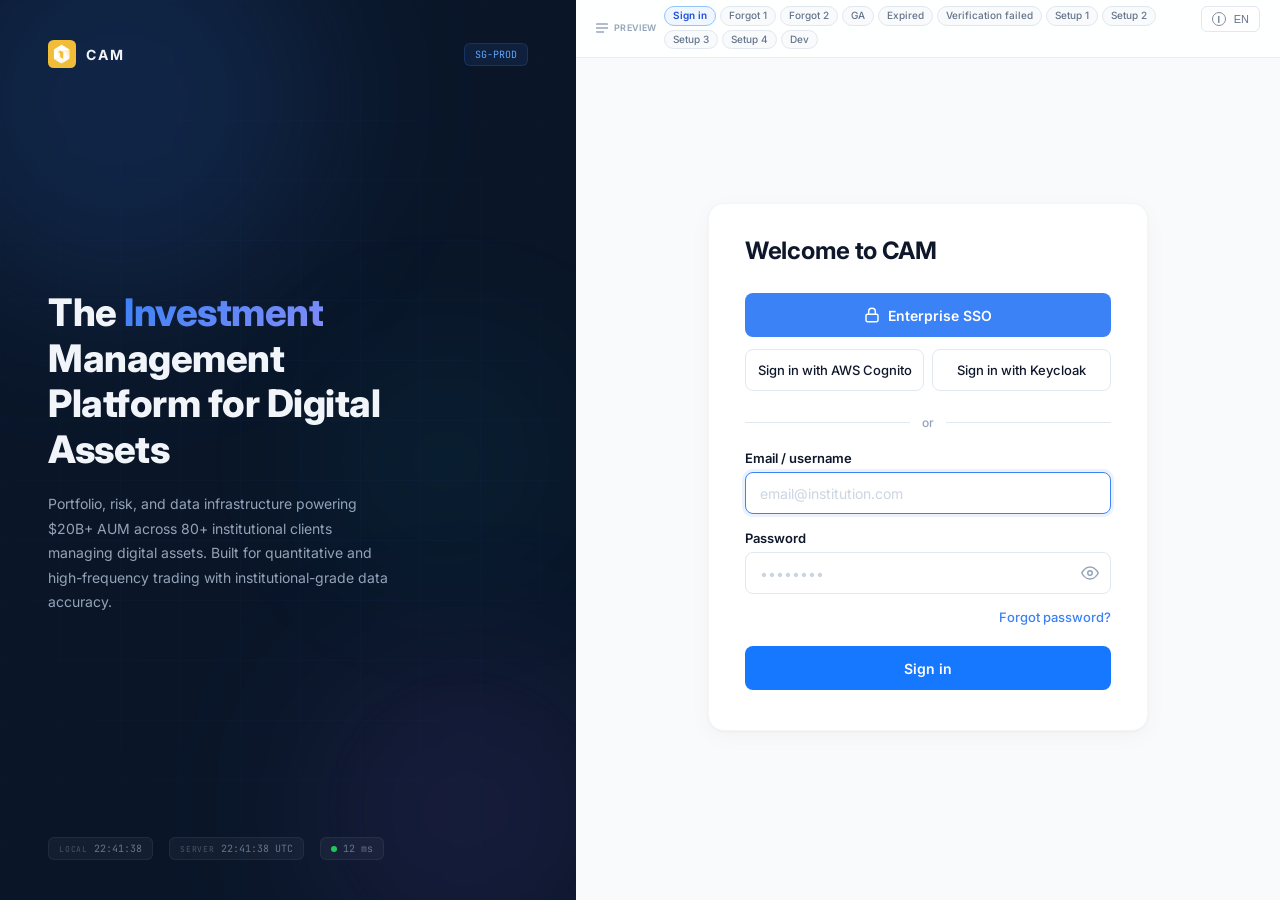
==== demo/version-a.html @ 8c3ad0e8 "fix: unify SSO labels, logo text, and button colors across all three designs - Change "OAuth 2.0/OID" ====
<!DOCTYPE html>
<html lang="en">
<head>
  <meta charset="UTF-8">
  <meta name="viewport" content="width=device-width, initial-scale=1.0">
  <title>CAM Login — Plan 1 · Static demo (all screens)</title>
  <link rel="preconnect" href="https://fonts.googleapis.com">
  <link href="https://fonts.googleapis.com/css2?family=Inter:wght@400;500;600;700;800&family=JetBrains+Mono:wght@400;500&display=swap" rel="stylesheet">
  <style>
    *, *::before, *::after { margin: 0; padding: 0; box-sizing: border-box; }

    :root {
      --brand-bg: #0a1628;
      --brand-accent: #3b82f6;
      --brand-accent-light: #60a5fa;
      --form-bg: #f8fafc;
      --card-bg: #ffffff;
      --text-primary: #0f172a;
      --text-secondary: #64748b;
      --text-muted: #94a3b8;
      --border: #e2e8f0;
      --border-focus: #3b82f6;
      --radius-sm: 8px;
      --primary-blue: #1677ff;
      --cam-icon-logo-gold: url("data:image/svg+xml,%3Csvg%20width%3D%2228%22%20height%3D%2228%22%20viewBox%3D%220%200%2028%2028%22%20fill%3D%22none%22%20xmlns%3D%22http%3A%2F%2Fwww.w3.org%2F2000%2Fsvg%22%3E%20%3Crect%20width%3D%2228%22%20height%3D%2228%22%20rx%3D%225.5296%22%20fill%3D%22%23F1BC37%22%2F%3E%20%3Cg%20style%3D%22mix-blend-mode%3Aluminosity%22%3E%20%3Cpath%20fill-rule%3D%22evenodd%22%20clip-rule%3D%22evenodd%22%20d%3D%22M14.0615%204.97233C13.8275%204.83312%2013.5359%204.83417%2013.3029%204.97506L6.2082%209.26602C6.04259%209.36618%205.94141%209.54564%205.94141%209.73918V18.478C5.94141%2018.6716%206.04259%2018.851%206.2082%2018.9512L13.2876%2023.2329C13.5286%2023.3786%2013.8316%2023.3743%2014.0683%2023.2219L21.1678%2018.6502C21.3259%2018.5484%2021.4214%2018.3733%2021.4214%2018.1853V9.66607C21.4214%209.47111%2021.3187%209.29056%2021.1512%209.19087L14.0615%204.97233ZM10.2876%2012.141L12.7609%2010.6452L15.2784%2012.141V19.0817L12.2424%2017.2597V13.2987L10.2876%2012.141Z%22%20fill%3D%22url%28%23paint0_linear_8697_2304%29%22%2F%3E%20%3Cmask%20id%3D%22mask0_8697_2304%22%20style%3D%22mask-type%3Aluminance%22%20maskUnits%3D%22userSpaceOnUse%22%20x%3D%225%22%20y%3D%224%22%20width%3D%2217%22%20height%3D%2220%22%3E%20%3Cpath%20fill-rule%3D%22evenodd%22%20clip-rule%3D%22evenodd%22%20d%3D%22M14.0615%204.97233C13.8275%204.83312%2013.5359%204.83417%2013.3029%204.97506L6.2082%209.26602C6.04259%209.36618%205.94141%209.54564%205.94141%209.73918V18.478C5.94141%2018.6716%206.04259%2018.851%206.2082%2018.9512L13.2876%2023.2329C13.5286%2023.3786%2013.8316%2023.3743%2014.0683%2023.2219L21.1678%2018.6502C21.3259%2018.5484%2021.4214%2018.3733%2021.4214%2018.1853V9.66607C21.4214%209.47111%2021.3187%209.29056%2021.1512%209.19087L14.0615%204.97233ZM10.2876%2012.141L12.7609%2010.6452L15.2784%2012.141V19.0817L12.2424%2017.2597V13.2987L10.2876%2012.141Z%22%20fill%3D%22white%22%2F%3E%20%3C%2Fmask%3E%20%3Cg%20mask%3D%22url%28%23mask0_8697_2304%29%22%3E%20%3Cpath%20fill-rule%3D%22evenodd%22%20clip-rule%3D%22evenodd%22%20d%3D%22M8.26172%208.00421L15.3068%2012.1543L18.3361%2010.9524L21.9205%209.53035L13.3663%204.01807L8.26172%208.00421Z%22%20fill%3D%22url%28%23paint1_linear_8697_2304%29%22%2F%3E%20%3Cpath%20fill-rule%3D%22evenodd%22%20clip-rule%3D%22evenodd%22%20d%3D%22M5.48828%2018.9135L12.2449%2017.2607L18.1566%2020.8339L13.3556%2024.8079L5.48828%2018.9135Z%22%20fill%3D%22url%28%23paint2_linear_8697_2304%29%22%2F%3E%20%3Cpath%20fill-rule%3D%22evenodd%22%20clip-rule%3D%22evenodd%22%20d%3D%22M15.2812%2012.1457V22.5895C15.2812%2022.5895%2021.8093%2021.0611%2022.325%2019.6039C22.8407%2018.1467%2023.2767%208.29883%2023.2767%208.29883L15.2812%2012.1457Z%22%20fill%3D%22url%28%23paint3_linear_8697_2304%29%22%2F%3E%20%3C%2Fg%3E%20%3C%2Fg%3E%20%3Cdefs%3E%20%3ClinearGradient%20id%3D%22paint0_linear_8697_2304%22%20x1%3D%2211.3772%22%20y1%3D%226.03192%22%20x2%3D%223.36429%22%20y2%3D%228.5616%22%20gradientUnits%3D%22userSpaceOnUse%22%3E%20%3Cstop%20stop-color%3D%22%23FFE398%22%2F%3E%20%3Cstop%20offset%3D%220.275018%22%20stop-color%3D%22%23FFF2CE%22%2F%3E%20%3Cstop%20offset%3D%220.557013%22%20stop-color%3D%22white%22%2F%3E%20%3Cstop%20offset%3D%221%22%20stop-color%3D%22white%22%2F%3E%20%3C%2FlinearGradient%3E%20%3ClinearGradient%20id%3D%22paint1_linear_8697_2304%22%20x1%3D%2221.1116%22%20y1%3D%2211.5847%22%20x2%3D%2220.6517%22%20y2%3D%224.5888%22%20gradientUnits%3D%22userSpaceOnUse%22%3E%20%3Cstop%20stop-color%3D%22%23FFEAB0%22%2F%3E%20%3Cstop%20offset%3D%220.28277%22%20stop-color%3D%22white%22%2F%3E%20%3Cstop%20offset%3D%221%22%20stop-color%3D%22white%22%2F%3E%20%3C%2FlinearGradient%3E%20%3ClinearGradient%20id%3D%22paint2_linear_8697_2304%22%20x1%3D%2219.397%22%20y1%3D%2219.156%22%20x2%3D%2213.321%22%20y2%3D%2211.94%22%20gradientUnits%3D%22userSpaceOnUse%22%3E%20%3Cstop%20stop-color%3D%22%23FFE59E%22%2F%3E%20%3Cstop%20offset%3D%220.262145%22%20stop-color%3D%22%23FFFDF9%22%2F%3E%20%3Cstop%20offset%3D%220.50842%22%20stop-color%3D%22white%22%2F%3E%20%3Cstop%20offset%3D%221%22%20stop-color%3D%22%23FFEBB6%22%2F%3E%20%3C%2FlinearGradient%3E%20%3ClinearGradient%20id%3D%22paint3_linear_8697_2304%22%20x1%3D%2217.3667%22%20y1%3D%222.61127%22%20x2%3D%225.85164%22%20y2%3D%229.18464%22%20gradientUnits%3D%22userSpaceOnUse%22%3E%20%3Cstop%20stop-color%3D%22%23FFE6A0%22%2F%3E%20%3Cstop%20offset%3D%220.481945%22%20stop-color%3D%22white%22%2F%3E%20%3Cstop%20offset%3D%221%22%20stop-color%3D%22white%22%2F%3E%20%3Cstop%20offset%3D%221%22%20stop-color%3D%22white%22%2F%3E%20%3C%2FlinearGradient%3E%20%3C%2Fdefs%3E%20%3C%2Fsvg%3E");
      --cam-icon-logo-navy: url("data:image/svg+xml,%3Csvg%20width%3D%2228%22%20height%3D%2228%22%20viewBox%3D%220%200%2028%2028%22%20fill%3D%22none%22%20xmlns%3D%22http%3A%2F%2Fwww.w3.org%2F2000%2Fsvg%22%3E%20%3Crect%20width%3D%2228%22%20height%3D%2228%22%20rx%3D%225.5296%22%20fill%3D%22%23091E42%22%2F%3E%20%3Cg%20style%3D%22mix-blend-mode%3Aluminosity%22%3E%20%3Cpath%20fill-rule%3D%22evenodd%22%20clip-rule%3D%22evenodd%22%20d%3D%22M14.06%204.97258C13.8261%204.83336%2013.5344%204.83441%2013.3015%204.97531L6.20673%209.26627C6.04113%209.36643%205.93994%209.54588%205.93994%209.73942V18.4783C5.93994%2018.6718%206.04113%2018.8513%206.20673%2018.9514L13.2861%2023.2331C13.5271%2023.3789%2013.8301%2023.3746%2014.0669%2023.2221L21.1664%2018.6504C21.3244%2018.5486%2021.4199%2018.3735%2021.4199%2018.1855V9.66631C21.4199%209.47135%2021.3173%209.2908%2021.1497%209.19111L14.06%204.97258ZM10.2862%2012.1412L12.7595%2010.6454L15.2769%2012.1412V19.0819L12.241%2017.2599V13.2989L10.2862%2012.1412Z%22%20fill%3D%22url%28%23paint0_linear_3375_722%29%22%2F%3E%20%3Cmask%20id%3D%22mask0_3375_722%22%20style%3D%22mask-type%3Aluminance%22%20maskUnits%3D%22userSpaceOnUse%22%20x%3D%225%22%20y%3D%224%22%20width%3D%2217%22%20height%3D%2220%22%3E%20%3Cpath%20fill-rule%3D%22evenodd%22%20clip-rule%3D%22evenodd%22%20d%3D%22M14.06%204.97258C13.8261%204.83336%2013.5344%204.83441%2013.3015%204.97531L6.20673%209.26627C6.04113%209.36643%205.93994%209.54588%205.93994%209.73942V18.4783C5.93994%2018.6718%206.04113%2018.8513%206.20673%2018.9514L13.2861%2023.2331C13.5271%2023.3789%2013.8301%2023.3746%2014.0669%2023.2221L21.1664%2018.6504C21.3244%2018.5486%2021.4199%2018.3735%2021.4199%2018.1855V9.66631C21.4199%209.47135%2021.3173%209.2908%2021.1497%209.19111L14.06%204.97258ZM10.2862%2012.1412L12.7595%2010.6454L15.2769%2012.1412V19.0819L12.241%2017.2599V13.2989L10.2862%2012.1412Z%22%20fill%3D%22white%22%2F%3E%20%3C%2Fmask%3E%20%3Cg%20mask%3D%22url%28%23mask0_3375_722%29%22%3E%20%3Cpath%20fill-rule%3D%22evenodd%22%20clip-rule%3D%22evenodd%22%20d%3D%22M8.25928%208.00445L15.3043%2012.1546L18.3337%2010.9527L21.9181%209.5306L13.3639%204.01831L8.25928%208.00445Z%22%20fill%3D%22url%28%23paint1_linear_3375_722%29%22%2F%3E%20%3Cpath%20fill-rule%3D%22evenodd%22%20clip-rule%3D%22evenodd%22%20d%3D%22M5.48779%2018.9138L12.2444%2017.261L18.1561%2020.8341L13.3551%2024.8081L5.48779%2018.9138Z%22%20fill%3D%22url%28%23paint2_linear_3375_722%29%22%2F%3E%20%3Cpath%20fill-rule%3D%22evenodd%22%20clip-rule%3D%22evenodd%22%20d%3D%22M15.2793%2012.1457V22.5895C15.2793%2022.5895%2021.8074%2021.0611%2022.3231%2019.6039C22.8388%2018.1467%2023.2747%208.29883%2023.2747%208.29883L15.2793%2012.1457Z%22%20fill%3D%22url%28%23paint3_linear_3375_722%29%22%2F%3E%20%3C%2Fg%3E%20%3C%2Fg%3E%20%3Cdefs%3E%20%3ClinearGradient%20id%3D%22paint0_linear_3375_722%22%20x1%3D%2211.3758%22%20y1%3D%226.03216%22%20x2%3D%223.36282%22%20y2%3D%228.56184%22%20gradientUnits%3D%22userSpaceOnUse%22%3E%20%3Cstop%20stop-color%3D%22%23FFE398%22%2F%3E%20%3Cstop%20offset%3D%220.275018%22%20stop-color%3D%22%23FFF2CE%22%2F%3E%20%3Cstop%20offset%3D%220.557013%22%20stop-color%3D%22white%22%2F%3E%20%3Cstop%20offset%3D%221%22%20stop-color%3D%22white%22%2F%3E%20%3C%2FlinearGradient%3E%20%3ClinearGradient%20id%3D%22paint1_linear_3375_722%22%20x1%3D%2221.1091%22%20y1%3D%2211.5849%22%20x2%3D%2220.6493%22%20y2%3D%224.58904%22%20gradientUnits%3D%22userSpaceOnUse%22%3E%20%3Cstop%20stop-color%3D%22%23FFEAB0%22%2F%3E%20%3Cstop%20offset%3D%220.28277%22%20stop-color%3D%22white%22%2F%3E%20%3Cstop%20offset%3D%221%22%20stop-color%3D%22white%22%2F%3E%20%3C%2FlinearGradient%3E%20%3ClinearGradient%20id%3D%22paint2_linear_3375_722%22%20x1%3D%2219.3966%22%20y1%3D%2219.1562%22%20x2%3D%2213.3206%22%20y2%3D%2211.9402%22%20gradientUnits%3D%22userSpaceOnUse%22%3E%20%3Cstop%20stop-color%3D%22%23FFE59E%22%2F%3E%20%3Cstop%20offset%3D%220.262145%22%20stop-color%3D%22%23FFFDF9%22%2F%3E%20%3Cstop%20offset%3D%220.50842%22%20stop-color%3D%22white%22%2F%3E%20%3Cstop%20offset%3D%221%22%20stop-color%3D%22%23FFEBB6%22%2F%3E%20%3C%2FlinearGradient%3E%20%3ClinearGradient%20id%3D%22paint3_linear_3375_722%22%20x1%3D%2217.3647%22%20y1%3D%222.61127%22%20x2%3D%225.84969%22%20y2%3D%229.18464%22%20gradientUnits%3D%22userSpaceOnUse%22%3E%20%3Cstop%20stop-color%3D%22%23FFE6A0%22%2F%3E%20%3Cstop%20offset%3D%220.481945%22%20stop-color%3D%22white%22%2F%3E%20%3Cstop%20offset%3D%221%22%20stop-color%3D%22white%22%2F%3E%20%3Cstop%20offset%3D%221%22%20stop-color%3D%22white%22%2F%3E%20%3C%2FlinearGradient%3E%20%3C%2Fdefs%3E%20%3C%2Fsvg%3E");
    }

    body {
      font-family: 'Inter', -apple-system, BlinkMacSystemFont, 'Segoe UI', sans-serif;
      min-height: 100vh;
      display: flex;
      background: var(--form-bg);
      -webkit-font-smoothing: antialiased;
    }

    /* ── 左侧品牌（方案 1：与 index.html 一致）── */
    .brand-panel {
      width: 45%;
      min-height: 100vh;
      background: var(--brand-bg);
      display: flex;
      flex-direction: column;
      justify-content: space-between;
      padding: 40px 48px;
      position: relative;
      overflow: hidden;
      flex-shrink: 0;
    }

    .grid-bg {
      position: absolute;
      inset: 0;
      opacity: 0.06;
      background-image:
        linear-gradient(rgba(59,130,246,0.5) 1px, transparent 1px),
        linear-gradient(90deg, rgba(59,130,246,0.5) 1px, transparent 1px);
      background-size: 60px 60px;
      mask-image: radial-gradient(ellipse 80% 70% at 50% 50%, black 30%, transparent 100%);
      -webkit-mask-image: radial-gradient(ellipse 80% 70% at 50% 50%, black 30%, transparent 100%);
      pointer-events: none;
    }

    .orb {
      position: absolute;
      border-radius: 50%;
      filter: blur(80px);
      pointer-events: none;
    }
    .orb-1 { width: 400px; height: 400px; background: rgba(59, 130, 246, 0.15); top: -100px; left: -80px; }
    .orb-2 { width: 300px; height: 300px; background: rgba(139, 92, 246, 0.1); bottom: -60px; right: -40px; }
    .orb-3 { width: 200px; height: 200px; background: rgba(6, 182, 212, 0.08); top: 40%; left: 60%; }

    .brand-top {
      position: relative;
      z-index: 2;
      display: flex;
      align-items: center;
      justify-content: space-between;
    }

    .brand-logo { display: flex; align-items: center; gap: 10px; }

    /* CAM 1Token logo — v-icon cam-1token-dark-logo / cam-1token-logo (embedded for CodePen) */
    .cam-logo-mark {
      display: inline-block;
      width: 28px;
      height: 28px;
      flex-shrink: 0;
      background: var(--cam-icon-logo-gold) center / contain no-repeat;
    }
    .cam-logo-mark--navy {
      background-image: var(--cam-icon-logo-navy);
    }
    .cam-logo-mark--sm {
      width: 26px;
      height: 26px;
    }
    .cam-logo-mark--md {
      width: 30px;
      height: 30px;
    }
    .cam-logo-mark--xl {
      width: 56px;
      height: 56px;
    }
    /* Demo: Preview rail — pure CSS “screens” glyph */
    .demo-rail__label {
      display: inline-flex;
      align-items: center;
      gap: 6px;
      font-size: 9px;
      font-weight: 600;
      color: #94a3b8;
      text-transform: uppercase;
      letter-spacing: 0.35px;
      margin-bottom: 0;
      line-height: 1.5;
      padding: 3px 0;
    }
    .demo-rail__label::before {
      content: '';
      width: 12px;
      height: 10px;
      flex-shrink: 0;
      opacity: 0.72;
      background:
        linear-gradient(currentColor, currentColor) 0 0 / 100% 2px no-repeat,
        linear-gradient(currentColor, currentColor) 0 4px / 100% 2px no-repeat,
        linear-gradient(currentColor, currentColor) 0 8px / 70% 2px no-repeat;
      color: #94a3b8;
      border-radius: 1px;
    }
    /* Demo: language — globe 伪元素（与 .lang-btn 组合，padding/gap 见下条同名规则） */
    .lang-btn--demo-icon::before {
      content: '';
      flex-shrink: 0;
      width: 14px;
      height: 14px;
      border: 1.5px solid currentColor;
      border-radius: 50%;
      opacity: 0.82;
      box-shadow: inset 0 0 0 1px rgba(255, 255, 255, 0.35);
      background:
        linear-gradient(currentColor, currentColor) center / 1.5px 58% no-repeat;
    }

    .logo-text {
      font-size: 14px;
      font-weight: 700;
      color: #f1f5f9;
      letter-spacing: 2px;
    }

    .region-badge {
      font-size: 10px;
      font-family: 'JetBrains Mono', monospace;
      color: var(--brand-accent-light);
      background: rgba(59, 130, 246, 0.1);
      border: 1px solid rgba(59, 130, 246, 0.2);
      border-radius: 6px;
      padding: 4px 10px;
    }

    .brand-center {
      position: relative;
      z-index: 2;
      flex: 1;
      display: flex;
      flex-direction: column;
      justify-content: center;
    }

    .brand-headline {
      font-size: 38px;
      font-weight: 800;
      color: #f1f5f9;
      line-height: 1.2;
      letter-spacing: -0.5px;
      margin-bottom: 20px;
    }

    .brand-headline em {
      font-style: normal;
      background: linear-gradient(135deg, var(--brand-accent) 0%, #818cf8 100%);
      -webkit-background-clip: text;
      -webkit-text-fill-color: transparent;
      background-clip: text;
    }

    .brand-desc {
      font-size: 14px;
      color: #94a3b8;
      line-height: 1.75;
      max-width: 340px;
    }

    .brand-bottom {
      position: relative;
      z-index: 2;
      display: flex;
      gap: 16px;
      align-items: center;
      flex-wrap: wrap;
    }

    .status-chip {
      display: flex;
      align-items: center;
      gap: 6px;
      font-size: 10px;
      font-family: 'JetBrains Mono', monospace;
      color: #64748b;
      background: rgba(255,255,255,0.04);
      border: 1px solid rgba(255,255,255,0.06);
      border-radius: 6px;
      padding: 4px 10px;
    }

    .status-chip .label {
      font-size: 8px;
      text-transform: uppercase;
      letter-spacing: 0.8px;
      color: #475569;
    }

    .ping-dot {
      width: 6px; height: 6px;
      border-radius: 50%;
      background: #22c55e;
    }

    /* ── 右侧表单区 ── */
    .form-panel {
      flex: 1;
      min-height: 100vh;
      display: flex;
      flex-direction: column;
      background: var(--form-bg);
      position: relative;
      overflow-y: auto;
    }

    /* Dev：Preview顶栏固定，仅表单内容区滚动 */
    body.layout-dev-scene {
      height: 100vh;
      overflow: hidden;
    }
    body.layout-dev-scene .mobile-header {
      flex-shrink: 0;
    }
    body.layout-dev-scene .form-panel {
      overflow: hidden;
      min-height: 0;
    }
    body.layout-dev-scene .form-center {
      flex: 1;
      min-height: 0;
      overflow-y: auto;
      -webkit-overflow-scrolling: touch;
      flex-direction: column;
      align-items: center;
      justify-content: flex-start;
      padding-top: 20px;
      padding-bottom: 32px;
    }

    .form-topbar {
      padding: 6px 20px 8px;
      background: rgba(255, 255, 255, 0.92);
      border-bottom: 1px solid #e8edf2;
      flex-shrink: 0;
    }

    .form-topbar__inner {
      display: flex;
      align-items: flex-start;
      justify-content: space-between;
      gap: 10px 14px;
      flex-wrap: wrap;
    }

    .form-topbar .demo-rail {
      flex: 1;
      min-width: 0;
      margin: 0;
      padding: 0;
      border: none;
      display: flex;
      flex-wrap: wrap;
      align-items: center;
      gap: 6px 8px;
    }

    .lang-btn {
      font-size: 11px;
      font-weight: 500;
      color: var(--text-secondary);
      background: white;
      border: 1px solid var(--border);
      border-radius: 6px;
      padding: 4px 8px;
      cursor: pointer;
      display: flex;
      align-items: center;
      gap: 4px;
      flex-shrink: 0;
    }
    .lang-btn.lang-btn--demo-icon {
      padding: 5px 10px;
      gap: 8px;
    }

    .form-center {
      flex: 1;
      display: flex;
      align-items: center;
      justify-content: center;
      padding: 0 48px 24px;
    }

    .form-card {
      width: 100%;
      max-width: 440px;
      background: var(--card-bg);
      border-radius: 16px;
      padding: 32px 36px 40px;
      box-shadow:
        0 1px 3px rgba(0,0,0,0.04),
        0 6px 24px rgba(0,0,0,0.03);
      border: 1px solid rgba(0,0,0,0.04);
      transition: max-width 0.2s ease;
    }

    /* 内部 Dev：加宽容器，长文案与合规说明更易读 */
    .form-card.form-card--dev {
      max-width: 720px;
      padding: 32px 40px 40px;
    }

    /* 首次改密：略加宽以完整展示四步 */
    .form-card.form-card--init {
      max-width: 520px;
    }

    /* 演示切换条：默认紧凑；顶栏内由 .form-topbar .demo-rail 再排成横排 */
    .demo-rail {
      margin-bottom: 0;
      padding-bottom: 0;
      border-bottom: none;
    }

    .demo-rail__chips {
      display: flex;
      flex-wrap: wrap;
      gap: 4px;
      max-width: 100%;
      flex: 1;
      min-width: 140px;
    }

    /* 首次Sign in四步：与忘记密码相同的 fp-steps，标签允许换行以免撑破卡片 */
    .fp-steps--init4 .fp-step__label {
      white-space: normal;
      text-align: center;
      max-width: 92px;
      line-height: 1.3;
      font-size: 11px;
    }

    .fp-steps--init4 .fp-step__line {
      margin-left: 2px;
      margin-right: 2px;
    }

    /* InitLoginInfo · 绑定 GA 步骤（与 v3 一致，二维码为占位区） */
    .init-ga-section { margin-bottom: 20px; }

    .init-ga-step-title {
      display: flex;
      align-items: center;
      gap: 7px;
      font-size: 13px;
      font-weight: 600;
      color: #0f172a;
      margin-bottom: 7px;
    }

    .init-ga-step-num {
      display: inline-flex;
      align-items: center;
      justify-content: center;
      width: 18px;
      height: 18px;
      border-radius: 50%;
      background: #e8f4ff;
      color: #1677ff;
      font-size: 10px;
      font-weight: 700;
      flex-shrink: 0;
    }

    .init-ga-body {
      font-size: 12.5px;
      color: #6b7280;
      line-height: 1.6;
      margin-bottom: 8px;
    }

    .init-ga-store-btns {
      display: flex;
      gap: 8px;
      flex-wrap: wrap;
    }

    .init-ga-store-btn {
      display: inline-flex;
      align-items: center;
      justify-content: center;
      height: 40px;
      padding: 0 16px;
      font-size: 13px;
      font-weight: 600;
      border-radius: 6px;
      text-decoration: none;
      font-family: inherit;
      cursor: pointer;
      border: none;
    }

    .init-ga-store-btn--primary {
      background: #1677ff;
      color: #fff;
    }

    .init-ga-store-btn--primary:hover { background: #4096ff; }

    .init-ga-store-btn--success {
      background: #52c41a;
      color: #fff;
    }

    .init-ga-store-btn--success:hover { background: #73d13d; }

    .init-ga-warn-box {
      background: #fffbeb;
      border: 1px solid #fde68a;
      border-radius: 8px;
      padding: 12px 14px;
      margin-bottom: 8px;
    }

    .init-ga-warn-header {
      display: flex;
      align-items: center;
      gap: 7px;
      margin-bottom: 7px;
    }

    .init-ga-warn-dot {
      width: 8px;
      height: 8px;
      border-radius: 50%;
      background: #f59e0b;
      flex-shrink: 0;
    }

    .init-ga-warn-title {
      font-size: 12.5px;
      font-weight: 600;
      color: #92400e;
    }

    .init-ga-warn-body {
      font-size: 12px;
      color: #78350f;
      line-height: 1.6;
    }

    .init-ga-qr-row {
      display: flex;
      gap: 14px;
      align-items: flex-start;
      margin-top: 8px;
    }

    .init-ga-qr-placeholder {
      position: relative;
      width: 88px;
      height: 88px;
      flex-shrink: 0;
      background: #fafafa;
      border: 1px dashed #d9d9d9;
      border-radius: 8px;
      display: flex;
      align-items: center;
      justify-content: center;
      text-align: center;
      font-size: 11px;
      color: #9ca3af;
      line-height: 1.35;
      padding: 8px;
      box-sizing: border-box;
    }

    .init-ga-qr-right { flex: 1; min-width: 0; }

    .init-ga-secret-label {
      font-size: 11px;
      color: #9ca3af;
      margin-bottom: 5px;
    }

    .init-ga-secret-box {
      background: #f8f9fa;
      border: 1px solid #e8e8e8;
      border-radius: 6px;
      padding: 0 4px 0 10px;
      font-size: 11.5px;
      font-family: ui-monospace, 'JetBrains Mono', monospace;
      color: #374151;
      display: flex;
      align-items: center;
      min-height: 40px;
      gap: 6px;
    }

    .init-ga-secret-text {
      flex: 1;
      word-break: break-all;
      line-height: 1.4;
      padding: 6px 0;
    }

    .init-ga-copy-btn {
      flex-shrink: 0;
      height: 40px;
      padding: 0 10px;
      background: none;
      border: none;
      font-size: 12px;
      font-weight: 600;
      color: #1677ff;
      cursor: pointer;
      font-family: inherit;
    }

    .init-ga-copy-btn:hover { color: #4096ff; }

    .init-ga-field-label {
      font-size: 14px;
      font-weight: 600;
      color: #374151;
      margin-bottom: 6px;
      display: block;
    }

    .init-ga-next {
      width: 100%;
      height: 40px;
      margin-top: 4px;
      background: #1677ff;
      border: none;
      border-radius: 6px;
      color: #fff;
      font-size: 14px;
      font-weight: 600;
      font-family: inherit;
      cursor: pointer;
    }

    .init-ga-next:hover { background: #4096ff; }

    /* Dev：连体Email + 后缀 */
    .email-row-dev {
      display: flex;
      align-items: stretch;
      gap: 0;
    }

    .email-row-dev .field-input-email {
      flex: 1;
      border-radius: 6px 0 0 6px;
      border-right: none;
    }

    .email-row-dev select.field-input-suffix {
      width: 200px;
      max-width: 42%;
      flex-shrink: 0;
      height: 42px;
      border-radius: 0 6px 6px 0;
      background: #f9fafb;
      cursor: pointer;
      appearance: auto;
    }

    .dev-info-box {
      background: #eff6ff;
      border: 1px solid #bfdbfe;
      border-radius: 8px;
      padding: 10px 14px;
      display: flex;
      align-items: flex-start;
      gap: 8px;
      font-size: 12.5px;
      color: #1e40af;
      line-height: 1.6;
      margin-top: 8px;
    }

    .dev-info-dot {
      width: 8px;
      height: 8px;
      border-radius: 50%;
      background: #1677ff;
      flex-shrink: 0;
      margin-top: 4px;
    }

    .dev-warn-box {
      background: #fffbeb;
      border: 1px solid #fde68a;
      border-radius: 8px;
      padding: 12px 14px;
      margin-top: 12px;
    }

    .dev-warn-header {
      display: flex;
      align-items: center;
      gap: 7px;
      margin-bottom: 7px;
    }

    .dev-warn-dot {
      width: 8px;
      height: 8px;
      border-radius: 50%;
      background: #f59e0b;
      flex-shrink: 0;
    }

    .dev-warn-title {
      font-size: 12.5px;
      font-weight: 600;
      color: #92400e;
    }

    .dev-warn-body {
      font-size: 12px;
      color: #78350f;
      line-height: 1.6;
      margin-bottom: 4px;
    }

    .dev-warn-list {
      margin: 4px 0 4px 16px;
      padding: 0;
      font-size: 11.5px;
      color: #78350f;
      line-height: 1.7;
    }

    .dev-warn-list li { margin-bottom: 4px; }

    .dev-warn-list strong {
      font-weight: 600;
      color: #92400e;
    }

    .dev-warn-danger {
      font-size: 12px;
      font-weight: 600;
      color: #b45309;
      margin-top: 8px;
    }

    .demo-chip {
      font-size: 10px;
      font-weight: 500;
      color: #64748b;
      background: #f8fafc;
      border: 1px solid #e2e8f0;
      border-radius: 999px;
      padding: 2px 8px;
      line-height: 1.35;
      cursor: pointer;
      font-family: inherit;
      transition: border-color 0.12s, background 0.12s, color 0.12s;
    }

    .demo-chip:hover {
      border-color: #cbd5e1;
      color: var(--text-primary);
      background: #f1f5f9;
    }

    .demo-chip.is-active {
      background: #eff6ff;
      border-color: #93c5fd;
      color: #1d4ed8;
      font-weight: 600;
    }

    .scene { display: none; }
    .scene.is-visible { display: block; }

    .form-title {
      font-size: 24px;
      font-weight: 700;
      color: var(--text-primary);
      margin-bottom: 28px;
      letter-spacing: -0.3px;
    }

    .form-sub {
      font-size: 13px;
      color: var(--text-secondary);
      margin: -18px 0 22px;
      line-height: 1.55;
    }

    /* SSO */
    .sso-primary {
      width: 100%;
      height: 44px;
      background: var(--brand-accent);
      border: none;
      border-radius: var(--radius-sm);
      color: #fff;
      font-size: 14px;
      font-weight: 600;
      font-family: inherit;
      cursor: pointer;
      display: flex;
      align-items: center;
      justify-content: center;
      gap: 8px;
      margin-bottom: 12px;
    }

    .sso-primary:hover { background: #2563eb; }

    .sso-row { display: flex; gap: 8px; margin-bottom: 0; }

    .sso-secondary {
      flex: 1;
      height: 42px;
      background: #fff;
      border: 1px solid var(--border);
      border-radius: var(--radius-sm);
      color: var(--text-primary);
      font-size: 13px;
      font-weight: 500;
      font-family: inherit;
      cursor: pointer;
      display: flex;
      align-items: center;
      justify-content: center;
      gap: 8px;
    }

    .sso-secondary:hover {
      background: #f8fafc;
      border-color: #cbd5e1;
    }

    .divider {
      display: flex;
      align-items: center;
      gap: 12px;
      margin: 24px 0 20px;
    }

    .divider::before, .divider::after {
      content: '';
      flex: 1;
      height: 1px;
      background: var(--border);
    }

    .divider span {
      font-size: 12px;
      color: var(--text-muted);
      font-weight: 500;
    }

    .field-group { margin-bottom: 16px; }

    .field-label {
      font-size: 13px;
      font-weight: 600;
      color: var(--text-primary);
      margin-bottom: 6px;
      display: block;
    }

    .field-input {
      width: 100%;
      height: 42px;
      border: 1px solid var(--border);
      border-radius: var(--radius-sm);
      padding: 0 14px;
      font-size: 14px;
      font-family: inherit;
      color: var(--text-primary);
      background: #fff;
      outline: none;
    }

    .field-input:focus {
      border-color: var(--border-focus);
      box-shadow: 0 0 0 3px rgba(59, 130, 246, 0.1);
    }

    .field-input::placeholder { color: #cbd5e1; }

    .password-field { position: relative; }
    .password-field .field-input { padding-right: 44px; }

    .eye-toggle {
      position: absolute;
      right: 4px;
      top: 50%;
      transform: translateY(-50%);
      width: 34px;
      height: 34px;
      background: none;
      border: none;
      border-radius: 6px;
      cursor: pointer;
      color: var(--text-muted);
      display: flex;
      align-items: center;
      justify-content: center;
    }

    .eye-toggle:hover { background: #f1f5f9; color: var(--text-secondary); }

    .forgot-row {
      text-align: right;
      margin-bottom: 20px;
      margin-top: -4px;
    }

    .forgot-link {
      font-size: 13px;
      font-weight: 500;
      color: var(--brand-accent);
      background: none;
      border: none;
      cursor: pointer;
      font-family: inherit;
    }

    .submit-btn {
      width: 100%;
      height: 44px;
      background: #1677ff;
      border: none;
      border-radius: var(--radius-sm);
      color: #fff;
      font-size: 14px;
      font-weight: 600;
      font-family: inherit;
      cursor: pointer;
      transition: all 0.2s;
    }

    .submit-btn:hover { background: #4096ff; box-shadow: 0 4px 16px rgba(22, 119, 255, 0.25); }

    /* 忘记密码步骤条 */
    .fp-steps {
      display: flex;
      align-items: center;
      margin-bottom: 28px;
    }

    .fp-step {
      display: flex;
      flex-direction: column;
      align-items: center;
      gap: 4px;
    }

    .fp-step__dot {
      width: 30px;
      height: 30px;
      border-radius: 50%;
      border: 2px solid #e8e8e8;
      background: #fff;
      display: flex;
      align-items: center;
      justify-content: center;
      font-size: 12px;
      font-weight: 700;
      color: #bfbfbf;
    }

    .fp-step.active .fp-step__dot {
      border-color: var(--primary-blue);
      color: var(--primary-blue);
    }

    .fp-step.done .fp-step__dot {
      background: var(--primary-blue);
      border-color: var(--primary-blue);
      color: #fff;
      font-size: 14px;
    }

    .fp-step.done .fp-step__dot svg {
      display: block;
    }

    .fp-step__label {
      font-size: 12px;
      color: #bfbfbf;
      font-weight: 500;
      white-space: nowrap;
    }

    .fp-step.active .fp-step__label {
      color: var(--primary-blue);
      font-weight: 600;
    }

    .fp-step.done .fp-step__label { color: var(--primary-blue); }

    .fp-step__line {
      flex: 1;
      height: 1px;
      background: #e8e8e8;
      margin: 0 8px 14px;
    }

    .fp-step__line.done { background: var(--primary-blue); }

    .fp-sent {
      text-align: center;
      padding: 8px 0;
    }

    .fp-sent__icon {
      width: 56px;
      height: 56px;
      border-radius: 50%;
      background: #eff6ff;
      border: 2px solid #bfdbfe;
      display: flex;
      align-items: center;
      justify-content: center;
      margin: 0 auto 14px;
      color: var(--primary-blue);
    }

    .fp-email {
      font-size: 14px;
      font-weight: 600;
      color: var(--text-primary);
      margin-top: 8px;
    }

    .back-row {
      display: flex;
      align-items: center;
      justify-content: center;
      gap: 4px;
      margin-top: 24px;
      font-size: 13px;
      color: var(--text-secondary);
      cursor: pointer;
    }

    .back-row:hover { color: var(--primary-blue); }

    /* Token 错误 */
    .token-error {
      text-align: center;
      padding: 16px 0 8px;
    }

    .token-error__icon {
      margin-bottom: 12px;
      display: flex;
      justify-content: center;
    }

    .token-error__icon--warn { color: #f59e0b; }
    .token-error__icon--err { color: #ef4444; }

    /* Dev 表单行 */
    .email-row {
      display: flex;
      gap: 8px;
      align-items: flex-start;
    }

    .email-row .field-input { flex: 1; }

    select.field-input {
      max-width: 140px;
      cursor: pointer;
    }

    .code-row {
      display: flex;
      gap: 8px;
    }

    .code-row .field-input { flex: 1; }

    .send-code-btn {
      height: 42px;
      padding: 0 16px;
      background: var(--primary-blue);
      color: #fff;
      border: none;
      border-radius: var(--radius-sm);
      font-size: 13px;
      font-weight: 600;
      cursor: pointer;
      white-space: nowrap;
    }

    textarea.field-input {
      height: auto;
      min-height: 88px;
      padding: 10px 14px;
      resize: vertical;
    }

    /* 移动端顶栏 */
    .mobile-header {
      display: none;
      background: var(--brand-bg);
      padding: 20px 24px 24px;
      position: relative;
      overflow: hidden;
    }

    .mobile-header .orb-1 {
      width: 200px;
      height: 200px;
      top: -60px;
      right: -30px;
      left: auto;
      filter: blur(50px);
    }

    .mobile-top {
      display: flex;
      align-items: center;
      justify-content: space-between;
      margin-bottom: 20px;
      position: relative;
      z-index: 2;
    }

    .mobile-logo {
      display: flex;
      align-items: center;
      gap: 8px;
    }

    .mobile-logo .cam-logo-mark {
      width: 26px;
      height: 26px;
    }

    .mobile-logo-text {
      font-size: 12px;
      font-weight: 700;
      color: #f1f5f9;
      letter-spacing: 1.5px;
    }

    .mobile-lang {
      font-size: 11px;
      color: #94a3b8;
      background: rgba(255,255,255,0.06);
      border: 1px solid rgba(255,255,255,0.1);
      border-radius: 6px;
      padding: 4px 10px;
      cursor: pointer;
    }

    .mobile-title {
      font-size: 24px;
      font-weight: 800;
      color: #f1f5f9;
      position: relative;
      z-index: 2;
      letter-spacing: -0.3px;
    }

    .mobile-sub {
      font-size: 12px;
      color: #94a3b8;
      margin-top: 6px;
      position: relative;
      z-index: 2;
      line-height: 1.5;
    }

    @media (max-width: 768px) {
      body { flex-direction: column; }
      .brand-panel { display: none; }
      .mobile-header { display: block; }
      .form-topbar {
        padding: 12px 16px 14px;
      }
      .form-topbar__inner {
        flex-direction: column;
        align-items: stretch;
      }
      .lang-btn {
        align-self: flex-end;
      }
      .form-center {
        padding: 16px 20px 24px;
        align-items: flex-start;
      }
      .form-card {
        max-width: 100%;
        box-shadow: none;
        background: transparent;
        border: none;
        padding: 0;
        border-radius: 0;
      }
      .scene-title--desktop-only { display: none; }
      .scene-sub--desktop-only { display: none; }
      .sso-row { flex-direction: column; }
      .sso-secondary { flex: none; width: 100%; }
      .demo-rail__chips { gap: 3px; min-width: 0; }
      .demo-chip { font-size: 9.5px; padding: 2px 6px; }
      .demo-rail__label { font-size: 8.5px; }
      .fp-steps--init4 .fp-step__label { max-width: 64px; font-size: 10px; }
      .fp-steps--init4 .fp-step__line { margin-left: 0; margin-right: 0; }
    }

    @media (min-width: 1600px) {
      .brand-headline { font-size: 44px; }
      .brand-desc { font-size: 15px; max-width: 380px; }
      .form-card { padding: 44px 40px; }
      .form-card.form-card--dev { max-width: 760px; padding: 40px 48px 44px; }
      .form-card.form-card--init { max-width: 560px; }
    }
  </style>
</head>
<body>

  <div class="mobile-header">
    <div class="orb orb-1"></div>
    <div class="mobile-top">
      <div class="mobile-logo">
        <span class="cam-logo-mark" role="img" aria-label="CAM"></span>
        <span class="mobile-logo-text">CAM</span>
      </div>
      <button type="button" class="mobile-lang" title="Demo">EN</button>
    </div>
    <div class="mobile-title" id="mobileTitle">Welcome to CAM</div>
    <div class="mobile-sub" id="mobileSub" style="display:none"></div>
  </div>

  <div class="brand-panel">
    <div class="grid-bg"></div>
    <div class="orb orb-1"></div>
    <div class="orb orb-2"></div>
    <div class="orb orb-3"></div>

    <div class="brand-top">
      <div class="brand-logo">
        <span class="cam-logo-mark" role="img" aria-label="CAM"></span>
        <span class="logo-text">CAM</span>
      </div>
      <div class="region-badge">SG-PROD</div>
    </div>

    <div class="brand-center">
      <h1 class="brand-headline">
        The
        <em>Investment</em><br>
        Management<br>
        Platform for Digital<br>
        Assets
      </h1>
      <p class="brand-desc">
        Portfolio, risk, and data infrastructure powering $20B+ AUM across
        80+ institutional clients managing digital assets. Built for
        quantitative and high-frequency trading with institutional-grade
        data accuracy.
      </p>
    </div>

    <div class="brand-bottom">
      <div class="status-chip">
        <span class="label">Local</span>
        <span id="local-time">--:--:--</span>
      </div>
      <div class="status-chip">
        <span class="label">Server</span>
        <span id="server-time">--:--:--</span>
      </div>
      <div class="status-chip">
        <span class="ping-dot"></span>
        12 ms
      </div>
    </div>
  </div>

  <div class="form-panel">
    <div class="form-topbar">
      <div class="form-topbar__inner">
        <div class="demo-rail">
          <span class="demo-rail__label">Preview</span>
          <div class="demo-rail__chips" role="tablist" aria-label="Screen preview — click to switch">
            <button type="button" class="demo-chip is-active" data-scene="login" role="tab" title="Main sign-in">Sign in</button>
            <button type="button" class="demo-chip" data-scene="forget1" role="tab" title="Forgot password · Step 1">Forgot 1</button>
            <button type="button" class="demo-chip" data-scene="forget2" role="tab" title="Forgot password · Step 2">Forgot 2</button>
            <button type="button" class="demo-chip" data-scene="ga" role="tab" title="Security / GA">GA</button>
            <button type="button" class="demo-chip" data-scene="token-expired" role="tab" title="Email link expired">Expired</button>
            <button type="button" class="demo-chip" data-scene="token-fail" role="tab" title="Verification failed">Verification failed</button>
            <button type="button" class="demo-chip" data-scene="first-login" role="tab" title="First login · Change password">Setup 1</button>
            <button type="button" class="demo-chip" data-scene="first-login-2" role="tab" title="First login · Bind GA">Setup 2</button>
            <button type="button" class="demo-chip" data-scene="first-login-3" role="tab" title="First login · YubiKey">Setup 3</button>
            <button type="button" class="demo-chip" data-scene="first-login-4" role="tab" title="First login · Done">Setup 4</button>
            <button type="button" class="demo-chip" data-scene="dev" role="tab" title="Internal Dev 2FA">Dev</button>
          </div>
        </div>
        <button type="button" class="lang-btn lang-btn--demo-icon" title="Demo">
          EN
        </button>
      </div>
    </div>

    <div class="form-center">
      <div class="form-card" id="demoFormCard">

        <!-- Main sign-in -->
        <div id="scene-login" class="scene is-visible" role="tabpanel">
          <h2 class="form-title scene-title--desktop-only">Welcome to CAM</h2>
          <button type="button" class="sso-primary">
            <svg width="16" height="16" viewBox="0 0 24 24" fill="none" stroke="currentColor" stroke-width="2.2"><rect x="3" y="11" width="18" height="11" rx="2"/><path d="M7 11V7a5 5 0 0 1 10 0v4"/></svg>
            Enterprise SSO
          </button>
          <div class="sso-row">
            <button type="button" class="sso-secondary">Sign in with AWS Cognito</button>
            <button type="button" class="sso-secondary">Sign in with Keycloak</button>
          </div>
          <div class="divider"><span>or</span></div>
          <form onsubmit="event.preventDefault();">
            <div class="field-group">
              <label class="field-label">Email / username</label>
              <input class="field-input" type="text" placeholder="email@institution.com" autocomplete="username" autofocus>
            </div>
            <div class="field-group">
              <label class="field-label">Password</label>
              <div class="password-field">
                <input class="field-input" id="pwd-main" type="password" placeholder="••••••••" autocomplete="current-password">
                <button type="button" class="eye-toggle" onclick="togglePwd('pwd-main')" aria-label="Show password">
                  <svg width="18" height="18" viewBox="0 0 24 24" fill="none" stroke="currentColor" stroke-width="2"><path d="M1 12s4-8 11-8 11 8 11 8-4 8-11 8-11-8-11-8z"/><circle cx="12" cy="12" r="3"/></svg>
                </button>
              </div>
            </div>
            <div class="forgot-row">
              <button type="button" class="forgot-link">Forgot password?</button>
            </div>
            <button type="submit" class="submit-btn">Sign in</button>
          </form>
        </div>

        <!-- Forgot password · step 1 -->
        <div id="scene-forget1" class="scene" role="tabpanel">
          <div class="fp-steps">
            <div class="fp-step active">
              <div class="fp-step__dot">1</div>
              <span class="fp-step__label">Email / username</span>
            </div>
            <div class="fp-step__line"></div>
            <div class="fp-step">
              <div class="fp-step__dot">2</div>
              <span class="fp-step__label">Check inbox</span>
            </div>
          </div>
          <h2 class="form-title scene-title--desktop-only" style="font-size:22px;margin-bottom:8px">Reset password</h2>
          <p class="form-sub scene-sub--desktop-only" style="margin-top:0">Enter your email or username and we'll send a verification email.</p>
          <div class="field-group">
            <label class="field-label">Email / username</label>
            <input class="field-input" type="text" placeholder="">
          </div>
          <button type="button" class="submit-btn" style="background:var(--primary-blue)">Send verification email</button>
          <div class="back-row">← Back to sign in</div>
        </div>

        <!-- Forgot password · step 2 -->
        <div id="scene-forget2" class="scene" role="tabpanel">
          <div class="fp-steps">
            <div class="fp-step done">
              <div class="fp-step__dot"><svg width="14" height="14" viewBox="0 0 24 24" fill="none" stroke="currentColor" stroke-width="3"><path d="M20 6L9 17l-5-5"/></svg></div>
              <span class="fp-step__label">Email / username</span>
            </div>
            <div class="fp-step__line done"></div>
            <div class="fp-step active">
              <div class="fp-step__dot">2</div>
              <span class="fp-step__label">Check inbox</span>
            </div>
          </div>
          <div class="fp-sent">
            <div class="fp-sent__icon">
              <svg width="28" height="28" viewBox="0 0 24 24" fill="none" stroke="currentColor" stroke-width="2"><path d="M4 4h16c1.1 0 2 .9 2 2v12c0 1.1-.9 2-2 2H4c-1.1 0-2-.9-2-2V6c0-1.1.9-2 2-2z"/><path d="M22 6l-10 7L2 6"/></svg>
            </div>
            <h2 class="form-title" style="font-size:20px;margin-bottom:12px;text-align:center">Check your inbox</h2>
            <p class="form-sub" style="text-align:center;margin:0 0 8px">Verification email sent to</p>
            <div class="fp-email">user@example.com</div>
          </div>
          <div class="back-row">← Back to sign in</div>
        </div>

        <!-- GA -->
        <div id="scene-ga" class="scene" role="tabpanel">
          <div class="back-row" style="justify-content:flex-start;margin-top:0;margin-bottom:16px;font-size:13px">← Back</div>
          <h2 class="form-title scene-title--desktop-only" style="font-size:22px;margin-bottom:8px">Security verification</h2>
          <p class="form-sub scene-sub--desktop-only" style="margin-top:0">Enter the 6-digit authenticator code</p>
          <div class="field-group">
            <label class="field-label">Authenticator code</label>
            <input class="field-input" type="text" inputmode="numeric" maxlength="6" placeholder="" autocomplete="one-time-code">
          </div>
          <button type="button" class="submit-btn" style="background:var(--primary-blue)">Confirm</button>
        </div>

        <!-- Token · link expired -->
        <div id="scene-token-expired" class="scene" role="tabpanel">
          <div class="token-error">
            <div class="token-error__icon token-error__icon--warn"><svg width="48" height="48" viewBox="0 0 24 24" fill="none" stroke="currentColor" stroke-width="1.5"><circle cx="12" cy="12" r="10"/><path d="M12 6v6l4 2"/></svg></div>
            <h2 class="form-title" style="font-size:20px;margin-bottom:12px">Link expired</h2>
            <p class="form-sub" style="text-align:center;margin:0">Please try again or contact the 1Token Customer Success team.</p>
          </div>
        </div>

        <!-- Token Verification failed -->
        <div id="scene-token-fail" class="scene" role="tabpanel">
          <div class="token-error">
            <div class="token-error__icon token-error__icon--err" aria-hidden="true">
              <svg width="48" height="48" viewBox="0 0 24 24" fill="none" stroke="currentColor" stroke-width="1.5"><circle cx="12" cy="12" r="10"/><path d="M12 8v4M12 16h.01"/></svg>
            </div>
            <h2 class="form-title" style="font-size:20px;margin-bottom:12px">Verification failed</h2>
            <p class="form-sub" style="text-align:center;margin:0">Please try again or contact the 1Token Customer Success team.</p>
          </div>
        </div>

        <!-- First login · change password (step 1 of 4) -->
        <div id="scene-first-login" class="scene" role="tabpanel">
          <div class="fp-steps fp-steps--init4" aria-label="First-login flow">
            <div class="fp-step active">
              <div class="fp-step__dot">1</div>
              <span class="fp-step__label">Change password</span>
            </div>
            <div class="fp-step__line"></div>
            <div class="fp-step">
              <div class="fp-step__dot">2</div>
              <span class="fp-step__label">Bind Google Authenticator</span>
            </div>
            <div class="fp-step__line"></div>
            <div class="fp-step">
              <div class="fp-step__dot">3</div>
              <span class="fp-step__label">Bind YubiKey</span>
            </div>
            <div class="fp-step__line"></div>
            <div class="fp-step">
              <div class="fp-step__dot">4</div>
              <span class="fp-step__label">All set</span>
            </div>
          </div>
          <h2 class="form-title scene-title--desktop-only" style="font-size:22px;margin-bottom:8px">Change password</h2>
          <p class="form-sub scene-sub--desktop-only" style="margin-top:0">First-time sign-in: change your initial password and bind Google Authenticator.</p>
          <div class="field-group">
            <label class="field-label">New password</label>
            <div class="password-field">
              <input class="field-input" id="pwd-new" type="password" placeholder="8–20 characters" autocomplete="new-password">
              <button type="button" class="eye-toggle" onclick="togglePwd('pwd-new')"><svg width="18" height="18" viewBox="0 0 24 24" fill="none" stroke="currentColor" stroke-width="2"><path d="M1 12s4-8 11-8 11 8 11 8-4 8-11 8-11-8-11-8z"/><circle cx="12" cy="12" r="3"/></svg></button>
            </div>
          </div>
          <div class="field-group">
            <label class="field-label">Confirm password</label>
            <div class="password-field">
              <input class="field-input" id="pwd-new2" type="password" placeholder="Confirm password" autocomplete="new-password">
              <button type="button" class="eye-toggle" onclick="togglePwd('pwd-new2')"><svg width="18" height="18" viewBox="0 0 24 24" fill="none" stroke="currentColor" stroke-width="2"><path d="M1 12s4-8 11-8 11 8 11 8-4 8-11 8-11-8-11-8z"/><circle cx="12" cy="12" r="3"/></svg></button>
            </div>
          </div>
          <button type="button" class="submit-btn" style="background:var(--primary-blue)">Next →</button>
        </div>

        <!-- First login · step 2 · bind GA (QR placeholder) -->
        <div id="scene-first-login-2" class="scene" role="tabpanel">
          <div class="fp-steps fp-steps--init4" aria-label="First-login flow">
            <div class="fp-step done">
              <div class="fp-step__dot"><svg width="14" height="14" viewBox="0 0 24 24" fill="none" stroke="currentColor" stroke-width="3"><path d="M20 6L9 17l-5-5"/></svg></div>
              <span class="fp-step__label">Change password</span>
            </div>
            <div class="fp-step__line done"></div>
            <div class="fp-step active">
              <div class="fp-step__dot">2</div>
              <span class="fp-step__label">Bind Google Authenticator</span>
            </div>
            <div class="fp-step__line"></div>
            <div class="fp-step">
              <div class="fp-step__dot">3</div>
              <span class="fp-step__label">Bind YubiKey</span>
            </div>
            <div class="fp-step__line"></div>
            <div class="fp-step">
              <div class="fp-step__dot">4</div>
              <span class="fp-step__label">All set</span>
            </div>
          </div>
          <h2 class="form-title scene-title--desktop-only" style="font-size:22px;margin-bottom:6px">Bind Google Authenticator</h2>
          <p class="form-sub scene-sub--desktop-only" style="margin-top:0;margin-bottom:18px">Open Google Authenticator and scan the QR code below or enter the secret key manually.</p>

          <div class="init-ga-section">
            <div class="init-ga-step-title">
              <span class="init-ga-step-num">1</span>
              Download an authenticator app
            </div>
            <div class="init-ga-body">
              On iOS, open the App Store and search for Authenticator to download.<br>
              On Android, use your app store or browser to find Google Authenticator. In some regions you may use Authy instead.
            </div>
            <div class="init-ga-store-btns">
              <a class="init-ga-store-btn init-ga-store-btn--primary" href="https://itunes.apple.com/us/app/google-authenticator/id388497605?mt=8" target="_blank" rel="noopener noreferrer">App Store</a>
              <a class="init-ga-store-btn init-ga-store-btn--success" href="https://play.google.com/store/apps/details?id=com.google.android.apps.authenticator2" target="_blank" rel="noopener noreferrer">Google Play</a>
            </div>
          </div>

          <div class="init-ga-section">
            <div class="init-ga-step-title">
              <span class="init-ga-step-num">2</span>
              Add the key in Authenticator and back it up
            </div>
            <div class="init-ga-body">Open Google Authenticator and scan the QR code below or enter the secret key manually.</div>
            <div class="init-ga-warn-box">
              <div class="init-ga-warn-header">
                <span class="init-ga-warn-dot"></span>
                <span class="init-ga-warn-title">Important: back up your secret key</span>
              </div>
              <div class="init-ga-warn-body">You need this key to recover Authenticator if you replace or lose your phone—save it before you finish binding.</div>
            </div>
            <div class="init-ga-qr-row">
              <div class="init-ga-qr-placeholder" aria-hidden="true">QR code<br>area<br><span style="font-size:10px;opacity:.85">(demo placeholder)</span></div>
              <div class="init-ga-qr-right">
                <div class="init-ga-secret-label">Secret key</div>
                <div class="init-ga-secret-box">
                  <span class="init-ga-secret-text" id="initGaSecretDemo">JBSWY3DPEHPK3PXP</span>
                  <button type="button" class="init-ga-copy-btn" onclick="navigator.clipboard.writeText(document.getElementById('initGaSecretDemo').textContent).catch(function(){})">Copy</button>
                </div>
              </div>
            </div>
          </div>

          <div class="init-ga-section">
            <div class="init-ga-step-title">
              <span class="init-ga-step-num">3</span>
              Enter the 6-digit code from Authenticator
            </div>
            <label class="init-ga-field-label" for="initGaCodeInput">Authenticator code</label>
            <input class="field-input" id="initGaCodeInput" type="text" inputmode="numeric" maxlength="6" placeholder="Authenticator code" autocomplete="one-time-code" style="margin-bottom:12px">
            <button type="button" class="init-ga-next">Next →</button>
          </div>
        </div>

        <!-- First login · step 3 · YubiKey -->
        <div id="scene-first-login-3" class="scene" role="tabpanel">
          <div class="fp-steps fp-steps--init4" aria-label="First-login flow">
            <div class="fp-step done">
              <div class="fp-step__dot"><svg width="14" height="14" viewBox="0 0 24 24" fill="none" stroke="currentColor" stroke-width="3"><path d="M20 6L9 17l-5-5"/></svg></div>
              <span class="fp-step__label">Change password</span>
            </div>
            <div class="fp-step__line done"></div>
            <div class="fp-step done">
              <div class="fp-step__dot"><svg width="14" height="14" viewBox="0 0 24 24" fill="none" stroke="currentColor" stroke-width="3"><path d="M20 6L9 17l-5-5"/></svg></div>
              <span class="fp-step__label">Bind Google Authenticator</span>
            </div>
            <div class="fp-step__line done"></div>
            <div class="fp-step active">
              <div class="fp-step__dot">3</div>
              <span class="fp-step__label">Bind YubiKey</span>
            </div>
            <div class="fp-step__line"></div>
            <div class="fp-step">
              <div class="fp-step__dot">4</div>
              <span class="fp-step__label">All set</span>
            </div>
          </div>
          <h2 class="form-title scene-title--desktop-only" style="font-size:22px;margin-bottom:8px">Bind YubiKey</h2>
          <p class="form-sub scene-sub--desktop-only" style="margin-top:0;margin-bottom:8px">Insert your security key into the USB port</p>
          <p class="form-sub" style="margin:0 0 20px;font-size:12px;color:#94a3b8;line-height:1.55">If your key has a flashing button, press it or touch the gold contact.</p>
          <button type="button" class="submit-btn" style="background:var(--primary-blue)">Next →</button>
        </div>

        <!-- First login · step 4 · done -->
        <div id="scene-first-login-4" class="scene" role="tabpanel">
          <div class="fp-steps fp-steps--init4" aria-label="First-login flow">
            <div class="fp-step done">
              <div class="fp-step__dot"><svg width="14" height="14" viewBox="0 0 24 24" fill="none" stroke="currentColor" stroke-width="3"><path d="M20 6L9 17l-5-5"/></svg></div>
              <span class="fp-step__label">Change password</span>
            </div>
            <div class="fp-step__line done"></div>
            <div class="fp-step done">
              <div class="fp-step__dot"><svg width="14" height="14" viewBox="0 0 24 24" fill="none" stroke="currentColor" stroke-width="3"><path d="M20 6L9 17l-5-5"/></svg></div>
              <span class="fp-step__label">Bind Google Authenticator</span>
            </div>
            <div class="fp-step__line done"></div>
            <div class="fp-step done">
              <div class="fp-step__dot"><svg width="14" height="14" viewBox="0 0 24 24" fill="none" stroke="currentColor" stroke-width="3"><path d="M20 6L9 17l-5-5"/></svg></div>
              <span class="fp-step__label">Bind YubiKey</span>
            </div>
            <div class="fp-step__line done"></div>
            <div class="fp-step active">
              <div class="fp-step__dot">4</div>
              <span class="fp-step__label">All set</span>
            </div>
          </div>
          <div class="fp-sent" style="padding-top:8px">
            <div class="fp-sent__icon">
              <svg width="28" height="28" viewBox="0 0 24 24" fill="none" stroke="currentColor" stroke-width="2.2"><path d="M20 6L9 17l-5-5"/></svg>
            </div>
            <h2 class="form-title scene-title--desktop-only" style="font-size:20px;margin-bottom:8px;text-align:center">All set</h2>
            <p class="form-sub scene-sub--desktop-only" style="margin:0;text-align:center">Welcome to CAM</p>
            <button type="button" class="submit-btn" style="background:var(--primary-blue);margin-top:24px">Enter CAM</button>
          </div>
        </div>

        <!-- Internal Dev 2FA (DevLoginVerify.vue structure) -->
        <div id="scene-dev" class="scene" role="tabpanel">
          <h2 class="form-title scene-title--desktop-only" style="font-size:22px;margin-bottom:8px">Two-factor sign-in (Dev)</h2>
          <p class="form-sub scene-sub--desktop-only" style="margin-top:0">Internal Dev Permission — verify your identity to proceed</p>
          <div class="field-group">
            <label class="field-label">Email</label>
            <div class="email-row-dev">
              <input class="field-input field-input-email" type="text" placeholder="Email" autocomplete="off">
              <select class="field-input field-input-suffix" title="Email domain">
                <option value="@1token.trade">@1token.trade</option>
                <option value="@1tokentech.com">@1tokentech.com</option>
              </select>
            </div>
          </div>
          <div class="field-group">
            <label class="field-label">Email verification code</label>
            <div class="code-row">
              <input class="field-input" type="text" inputmode="numeric" maxlength="6" placeholder="Email verification code" autocomplete="off">
              <button type="button" class="send-code-btn">Send code</button>
            </div>
          </div>
          <div class="field-group">
            <label class="field-label">Reason for access</label>
            <textarea class="field-input" placeholder="Reason for access" rows="3"></textarea>
          </div>
          <div class="field-group">
            <label class="field-label">Authenticator code</label>
            <input class="field-input" type="text" inputmode="numeric" maxlength="6" placeholder="Authenticator code" autocomplete="off">
          </div>
          <div class="dev-info-box">
            <span class="dev-info-dot"></span>
            <span>Enter the email code first, then the authenticator code, so the latter does not time out.</span>
          </div>
          <div class="dev-warn-box">
            <div class="dev-warn-header">
              <span class="dev-warn-dot"></span>
              <span class="dev-warn-title">Important: access policy</span>
            </div>
            <p class="dev-warn-body">We may have access to customer environments—follow professional standards and SOC2 requirements.</p>
            <p class="dev-warn-body">Principles:</p>
            <ul class="dev-warn-list">
              <li><strong>Least access:</strong> Sign in only when authorized and needed for specific work (e.g. debugging, routine checks).</li>
              <li><strong>Data minimization:</strong> Access only data directly needed to resolve the issue.</li>
              <li><strong>Accountability:</strong> All access is logged, monitored, and subject to audit.</li>
            </ul>
            <p class="dev-warn-danger">Do not browse or access data without a clear work purpose.</p>
          </div>
          <button type="button" class="submit-btn" style="background:var(--primary-blue);margin-top:20px">Confirm</button>
        </div>

      </div>
    </div>
  </div>

  <script>
    var SCENES = {
      login: { title: 'Welcome to CAM', sub: '' },
      forget1: { title: 'Reset password', sub: 'Enter your email or username and we will send a verification email.' },
      forget2: { title: 'Check your inbox', sub: '' },
      ga: { title: 'Security verification', sub: 'Enter the 6-digit authenticator code.' },
      'token-expired': { title: 'Link expired', sub: '' },
      'token-fail': { title: 'Verification failed', sub: '' },
      'first-login': { title: 'Change password', sub: 'First-time sign-in: change your initial password and bind Google Authenticator.' },
      'first-login-2': { title: 'Bind Google Authenticator', sub: 'Open Google Authenticator and scan the QR code or enter the secret key manually.' },
      'first-login-3': { title: 'Bind YubiKey', sub: 'Insert your security key into the USB port.' },
      'first-login-4': { title: 'All set', sub: 'Welcome to CAM' },
      dev: { title: 'Two-factor sign-in (Dev)', sub: 'Internal Dev access — verify your identity to proceed.' }
    };

    function showScene(id) {
      document.body.classList.toggle('layout-dev-scene', id === 'dev');

      document.querySelectorAll('.scene').forEach(function (el) {
        el.classList.remove('is-visible');
      });
      var panel = document.getElementById('scene-' + id);
      if (panel) panel.classList.add('is-visible');

      document.querySelectorAll('.demo-chip').forEach(function (btn) {
        btn.classList.toggle('is-active', btn.getAttribute('data-scene') === id);
      });

      var card = document.getElementById('demoFormCard');
      if (card) {
        card.classList.toggle('form-card--dev', id === 'dev');
        card.classList.toggle('form-card--init', id.indexOf('first-login') === 0);
      }

      var scrollHost = document.querySelector('.form-center');
      if (scrollHost) scrollHost.scrollTop = 0;

      var meta = SCENES[id] || SCENES.login;
      document.getElementById('mobileTitle').textContent = meta.title;
      var subEl = document.getElementById('mobileSub');
      if (meta.sub) {
        subEl.textContent = meta.sub;
        subEl.style.display = 'block';
      } else {
        subEl.textContent = '';
        subEl.style.display = 'none';
      }
    }

    document.querySelectorAll('.demo-chip').forEach(function (btn) {
      btn.addEventListener('click', function () {
        showScene(btn.getAttribute('data-scene'));
      });
    });

    function togglePwd(id) {
      var p = document.getElementById(id);
      if (!p) return;
      p.type = p.type === 'password' ? 'text' : 'password';
    }

    function tick() {
      var now = new Date();
      var f = function (d) { return String(d).padStart(2, '0'); };
      document.getElementById('local-time').textContent =
        f(now.getHours()) + ':' + f(now.getMinutes()) + ':' + f(now.getSeconds());
      document.getElementById('server-time').textContent =
        f(now.getUTCHours()) + ':' + f(now.getUTCMinutes()) + ':' + f(now.getUTCSeconds()) + ' UTC';
    }
    tick();
    setInterval(tick, 1000);
  </script>
</body>
</html>
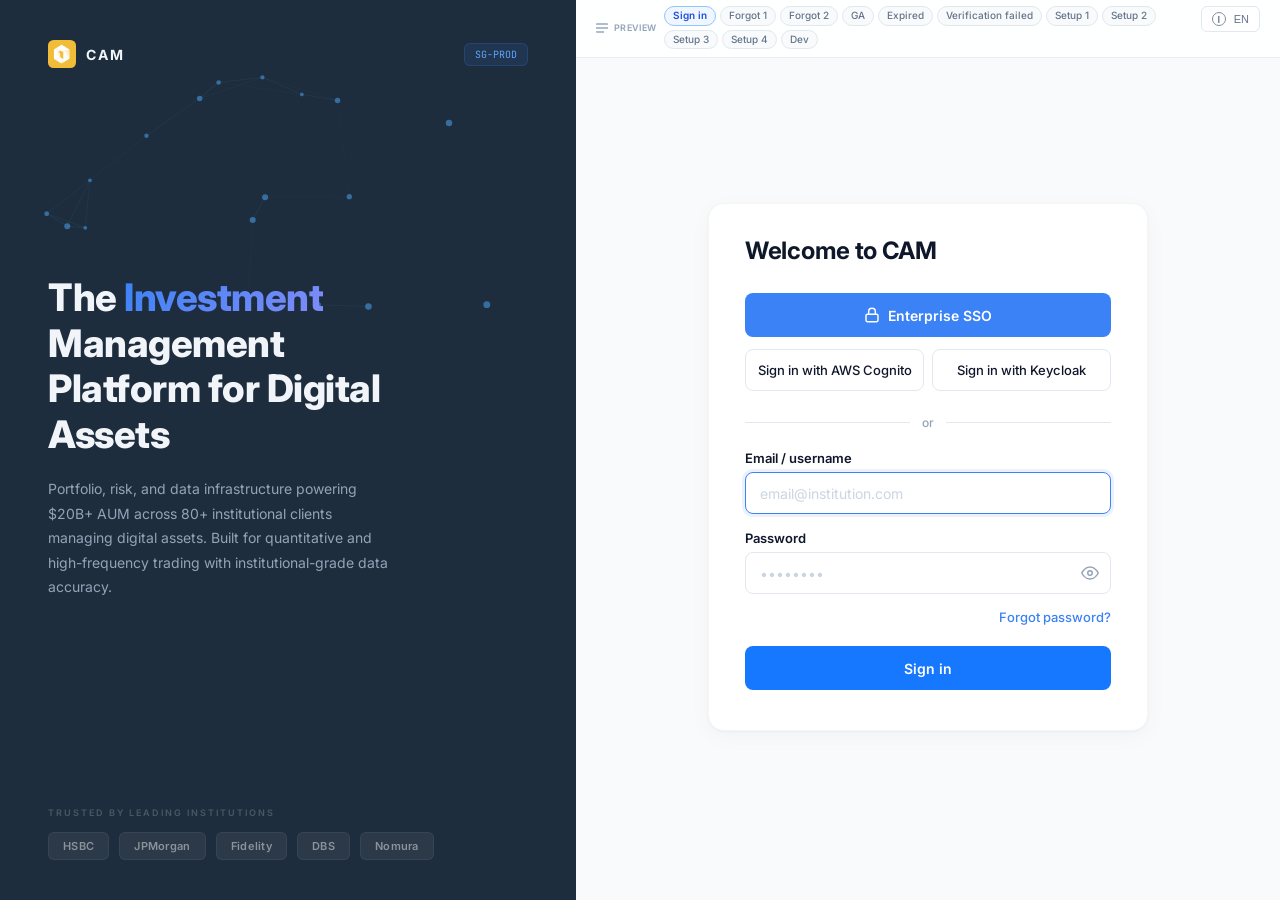
==== commit 27834374: "feat: update plan 1 & 2 - swap backgrounds, unify width, add validation error style" ====
--- a/demo/version-a.html
+++ b/demo/version-a.html
@@ -10,7 +10,7 @@
     *, *::before, *::after { margin: 0; padding: 0; box-sizing: border-box; }
 
     :root {
-      --brand-bg: #0a1628;
+      --brand-bg: #1e2d3d;
       --brand-accent: #3b82f6;
       --brand-accent-light: #60a5fa;
       --form-bg: #f8fafc;
@@ -48,28 +48,15 @@
       flex-shrink: 0;
     }
 
-    .grid-bg {
+    /* Node network canvas */
+    .node-canvas {
       position: absolute;
-      inset: 0;
-      opacity: 0.06;
-      background-image:
-        linear-gradient(rgba(59,130,246,0.5) 1px, transparent 1px),
-        linear-gradient(90deg, rgba(59,130,246,0.5) 1px, transparent 1px);
-      background-size: 60px 60px;
-      mask-image: radial-gradient(ellipse 80% 70% at 50% 50%, black 30%, transparent 100%);
-      -webkit-mask-image: radial-gradient(ellipse 80% 70% at 50% 50%, black 30%, transparent 100%);
+      top: 60px;
+      left: 0;
+      right: 0;
+      height: 300px;
       pointer-events: none;
     }
-
-    .orb {
-      position: absolute;
-      border-radius: 50%;
-      filter: blur(80px);
-      pointer-events: none;
-    }
-    .orb-1 { width: 400px; height: 400px; background: rgba(59, 130, 246, 0.15); top: -100px; left: -80px; }
-    .orb-2 { width: 300px; height: 300px; background: rgba(139, 92, 246, 0.1); bottom: -60px; right: -40px; }
-    .orb-3 { width: 200px; height: 200px; background: rgba(6, 182, 212, 0.08); top: 40%; left: 60%; }
 
     .brand-top {
       position: relative;
@@ -195,39 +182,37 @@
       max-width: 340px;
     }
 
-    .brand-bottom {
+    /* Logo wall */
+    .logo-wall {
       position: relative;
       z-index: 2;
-      display: flex;
-      gap: 16px;
-      align-items: center;
+      margin-top: auto;
+    }
+
+    .logo-wall-label {
+      font-size: 9px;
+      font-weight: 600;
+      color: rgba(255, 255, 255, 0.2);
+      text-transform: uppercase;
+      letter-spacing: 2px;
+      margin-bottom: 14px;
+    }
+
+    .logo-wall-items {
+      display: flex;
+      gap: 10px;
       flex-wrap: wrap;
     }
 
-    .status-chip {
-      display: flex;
-      align-items: center;
-      gap: 6px;
-      font-size: 10px;
-      font-family: 'JetBrains Mono', monospace;
-      color: #64748b;
-      background: rgba(255,255,255,0.04);
-      border: 1px solid rgba(255,255,255,0.06);
+    .logo-chip {
+      font-size: 11px;
+      font-weight: 600;
+      color: rgba(255, 255, 255, 0.45);
+      background: rgba(255, 255, 255, 0.06);
+      border: 1px solid rgba(255, 255, 255, 0.06);
       border-radius: 6px;
-      padding: 4px 10px;
-    }
-
-    .status-chip .label {
-      font-size: 8px;
-      text-transform: uppercase;
-      letter-spacing: 0.8px;
-      color: #475569;
-    }
-
-    .ping-dot {
-      width: 6px; height: 6px;
-      border-radius: 50%;
-      background: #22c55e;
+      padding: 6px 14px;
+      letter-spacing: 0.3px;
     }
 
     /* ── 右侧表单区 ── */
@@ -1166,11 +1151,6 @@
   </div>
 
   <div class="brand-panel">
-    <div class="grid-bg"></div>
-    <div class="orb orb-1"></div>
-    <div class="orb orb-2"></div>
-    <div class="orb orb-3"></div>
-
     <div class="brand-top">
       <div class="brand-logo">
         <span class="cam-logo-mark" role="img" aria-label="CAM"></span>
@@ -1178,6 +1158,8 @@
       </div>
       <div class="region-badge">SG-PROD</div>
     </div>
+
+    <canvas class="node-canvas" id="nodeCanvas"></canvas>
 
     <div class="brand-center">
       <h1 class="brand-headline">
@@ -1195,18 +1177,14 @@
       </p>
     </div>
 
-    <div class="brand-bottom">
-      <div class="status-chip">
-        <span class="label">Local</span>
-        <span id="local-time">--:--:--</span>
-      </div>
-      <div class="status-chip">
-        <span class="label">Server</span>
-        <span id="server-time">--:--:--</span>
-      </div>
-      <div class="status-chip">
-        <span class="ping-dot"></span>
-        12 ms
+    <div class="logo-wall">
+      <div class="logo-wall-label">Trusted by leading institutions</div>
+      <div class="logo-wall-items">
+        <span class="logo-chip">HSBC</span>
+        <span class="logo-chip">JPMorgan</span>
+        <span class="logo-chip">Fidelity</span>
+        <span class="logo-chip">DBS</span>
+        <span class="logo-chip">Nomura</span>
       </div>
     </div>
   </div>
@@ -1647,16 +1625,72 @@
       p.type = p.type === 'password' ? 'text' : 'password';
     }
 
-    function tick() {
-      var now = new Date();
-      var f = function (d) { return String(d).padStart(2, '0'); };
-      document.getElementById('local-time').textContent =
-        f(now.getHours()) + ':' + f(now.getMinutes()) + ':' + f(now.getSeconds());
-      document.getElementById('server-time').textContent =
-        f(now.getUTCHours()) + ':' + f(now.getUTCMinutes()) + ':' + f(now.getUTCSeconds()) + ' UTC';
-    }
-    tick();
-    setInterval(tick, 1000);
+    // ═══ Node Network Animation ═══
+    ;(function () {
+      const canvas = document.getElementById('nodeCanvas');
+      if (!canvas) return;
+      const ctx = canvas.getContext('2d');
+      let W, H, nodes = [];
+
+      function resize() {
+        const rect = canvas.parentElement.getBoundingClientRect();
+        W = canvas.width = rect.width;
+        H = canvas.height = 260;
+        canvas.style.width = W + 'px';
+        canvas.style.height = H + 'px';
+      }
+
+      function createNodes() {
+        nodes = [];
+        const count = Math.floor((W * H) / 8000);
+        for (let i = 0; i < count; i++) {
+          nodes.push({
+            x: Math.random() * W,
+            y: Math.random() * H,
+            vx: (Math.random() - 0.5) * 0.3,
+            vy: (Math.random() - 0.5) * 0.3,
+            r: Math.random() * 2 + 1.5
+          });
+        }
+      }
+
+      function draw() {
+        ctx.clearRect(0, 0, W, H);
+        const maxDist = 120;
+        for (let i = 0; i < nodes.length; i++) {
+          for (let j = i + 1; j < nodes.length; j++) {
+            const dx = nodes[i].x - nodes[j].x;
+            const dy = nodes[i].y - nodes[j].y;
+            const dist = Math.sqrt(dx * dx + dy * dy);
+            if (dist < maxDist) {
+              const alpha = (1 - dist / maxDist) * 0.15;
+              ctx.beginPath();
+              ctx.moveTo(nodes[i].x, nodes[i].y);
+              ctx.lineTo(nodes[j].x, nodes[j].y);
+              ctx.strokeStyle = `rgba(77, 171, 255, ${alpha})`;
+              ctx.lineWidth = 0.8;
+              ctx.stroke();
+            }
+          }
+        }
+        for (const n of nodes) {
+          ctx.beginPath();
+          ctx.arc(n.x, n.y, n.r, 0, Math.PI * 2);
+          ctx.fillStyle = 'rgba(77, 171, 255, 0.5)';
+          ctx.fill();
+          n.x += n.vx;
+          n.y += n.vy;
+          if (n.x < 0 || n.x > W) n.vx *= -1;
+          if (n.y < 0 || n.y > H) n.vy *= -1;
+        }
+        requestAnimationFrame(draw);
+      }
+
+      resize();
+      createNodes();
+      draw();
+      window.addEventListener('resize', () => { resize(); createNodes(); });
+    })();
   </script>
 </body>
 </html>
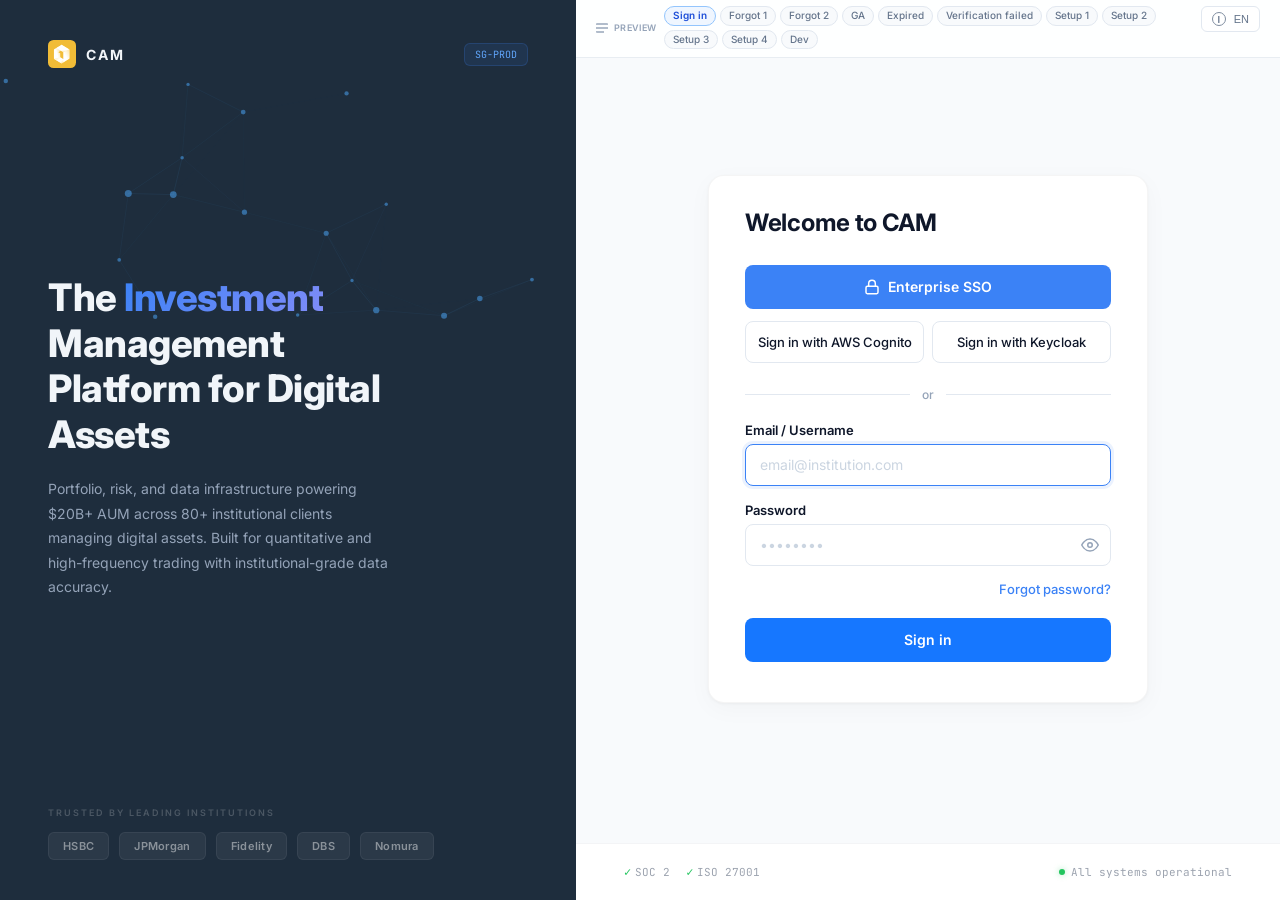
==== commit 209ff431: "feat: add compliance footer and update form labels across versions - Introduced a compliance footer " ====
--- a/demo/version-a.html
+++ b/demo/version-a.html
@@ -213,6 +213,54 @@
       border-radius: 6px;
       padding: 6px 14px;
       letter-spacing: 0.3px;
+    }
+
+    /* Compliance footer */
+    .form-footer {
+      flex-shrink: 0;
+      display: flex;
+      align-items: center;
+      justify-content: space-between;
+      padding: 20px 48px;
+      border-top: 1px solid #f3f4f6;
+      background: #fff;
+    }
+
+    .compliance-badges {
+      display: flex;
+      gap: 16px;
+      align-items: center;
+    }
+
+    .compliance-item {
+      font-size: 11px;
+      font-family: 'SF Mono', 'JetBrains Mono', monospace;
+      color: #9ca3af;
+      display: flex;
+      align-items: center;
+      gap: 4px;
+    }
+
+    .compliance-check {
+      color: #22c55e;
+      font-size: 12px;
+    }
+
+    .operational {
+      display: flex;
+      align-items: center;
+      gap: 6px;
+      font-size: 11px;
+      font-family: 'SF Mono', 'JetBrains Mono', monospace;
+      color: #9ca3af;
+    }
+
+    .op-dot {
+      width: 6px;
+      height: 6px;
+      border-radius: 50%;
+      background: #22c55e;
+      box-shadow: 0 0 6px rgba(34, 197, 94, 0.4);
     }
 
     /* ── 右侧表单区 ── */
@@ -1231,7 +1279,7 @@
           <div class="divider"><span>or</span></div>
           <form onsubmit="event.preventDefault();">
             <div class="field-group">
-              <label class="field-label">Email / username</label>
+              <label class="field-label">Email / Username</label>
               <input class="field-input" type="text" placeholder="email@institution.com" autocomplete="username" autofocus>
             </div>
             <div class="field-group">
@@ -1255,7 +1303,7 @@
           <div class="fp-steps">
             <div class="fp-step active">
               <div class="fp-step__dot">1</div>
-              <span class="fp-step__label">Email / username</span>
+              <span class="fp-step__label">Email / Username</span>
             </div>
             <div class="fp-step__line"></div>
             <div class="fp-step">
@@ -1266,7 +1314,7 @@
           <h2 class="form-title scene-title--desktop-only" style="font-size:22px;margin-bottom:8px">Reset password</h2>
           <p class="form-sub scene-sub--desktop-only" style="margin-top:0">Enter your email or username and we'll send a verification email.</p>
           <div class="field-group">
-            <label class="field-label">Email / username</label>
+            <label class="field-label">Email / Username</label>
             <input class="field-input" type="text" placeholder="">
           </div>
           <button type="button" class="submit-btn" style="background:var(--primary-blue)">Send verification email</button>
@@ -1278,7 +1326,7 @@
           <div class="fp-steps">
             <div class="fp-step done">
               <div class="fp-step__dot"><svg width="14" height="14" viewBox="0 0 24 24" fill="none" stroke="currentColor" stroke-width="3"><path d="M20 6L9 17l-5-5"/></svg></div>
-              <span class="fp-step__label">Email / username</span>
+              <span class="fp-step__label">Email / Username</span>
             </div>
             <div class="fp-step__line done"></div>
             <div class="fp-step active">
@@ -1560,6 +1608,16 @@
           <button type="button" class="submit-btn" style="background:var(--primary-blue);margin-top:20px">Confirm</button>
         </div>
 
+      </div>
+    </div>
+    <div class="form-footer">
+      <div class="compliance-badges">
+        <span class="compliance-item"><span class="compliance-check">&#10003;</span> SOC 2</span>
+        <span class="compliance-item"><span class="compliance-check">&#10003;</span> ISO 27001</span>
+      </div>
+      <div class="operational">
+        <span class="op-dot"></span>
+        All systems operational
       </div>
     </div>
   </div>
